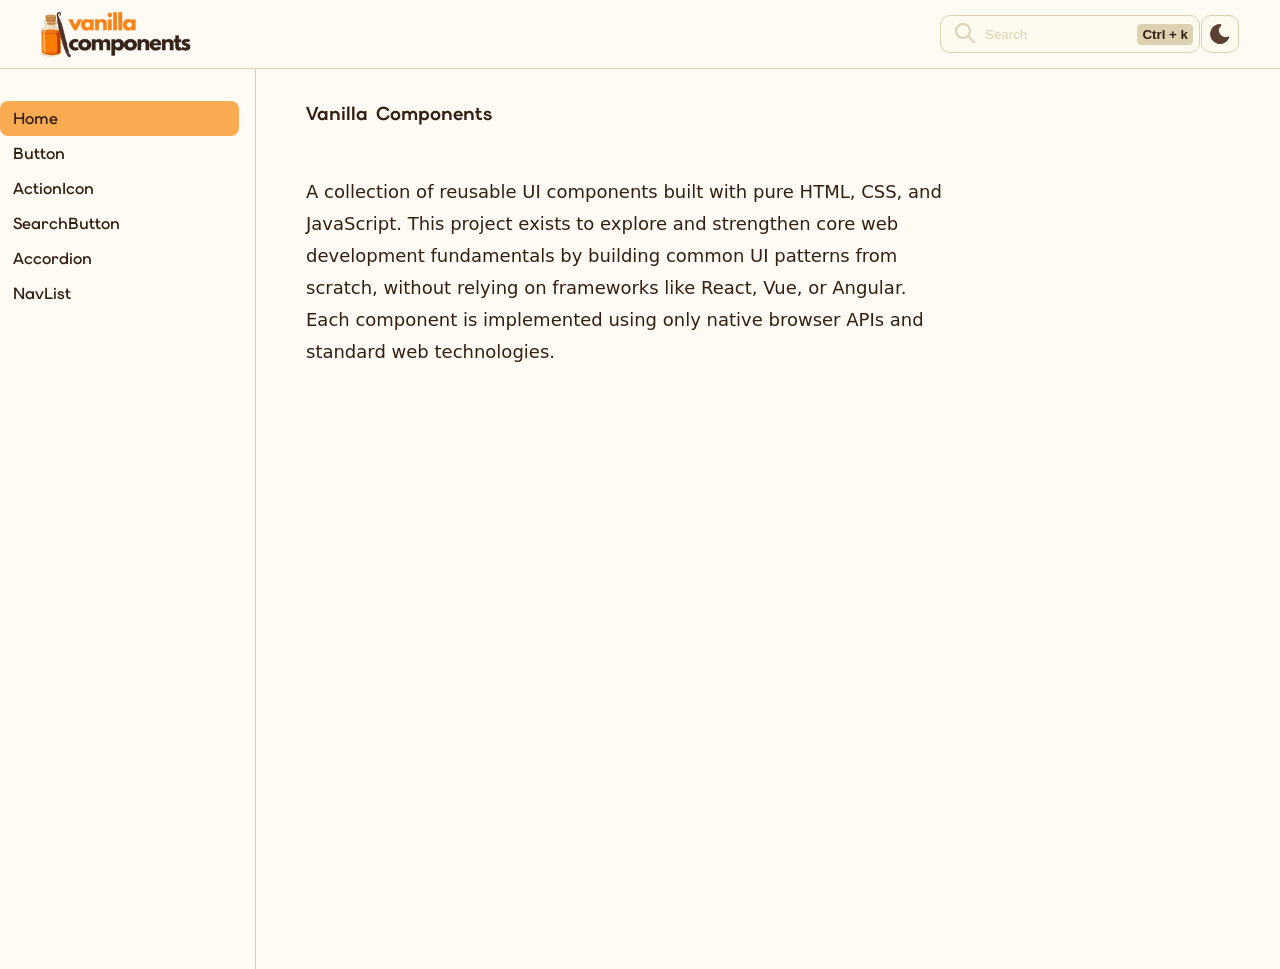
==== index.html @ f2f38f61 "wip: mobile menu" ====
<!doctype html>
<html lang="en">
  <head>
    <meta charset="UTF-8" />
    <meta name="viewport" content="width=device-width, initial-scale=1.0" />
    <title>Vanilla Components</title>
    <link rel="stylesheet" href="styles.css" />
    <link rel="stylesheet" href="./components/ActionIcon/actionIcon.css" />
    <link rel="stylesheet" href="./components/Title/title.css" />
    <link rel="stylesheet" href="./components/SearchButton/searchButton.css" />
    <link rel="stylesheet" href="./components/NavList/navList.css" />
    <link rel="stylesheet" href="./components/SearchModal/searchModal.css" />

    <script src="app.js" type="module"></script>
  </head>
  <body>
    <main>
      <site-header class="header"></site-header>
      <div class="container">
        <site-sidebar class="sidebar"></site-sidebar>
        <!-- MOBILE MENU -->
        <div class="mobile__menu-container">
          <nav class="mobile__nav">
            <ul class="mobile__menu-list">
              <li>
                <a class="list__link list__link--mobile" href="#">Prueba</a>
              </li>
              <li>
                <a class="list__link list__link--mobile" href="#">Prueba</a>
              </li>
              <li>
                <a class="list__link list__link--mobile" href="#">Prueba</a>
              </li>
              <li>
                <a class="list__link list__link--mobile" href="#">Prueba</a>
              </li>
            </ul>
          </nav>
        </div>

        <section class="content" id="main-page">
          <article class="card">
            <h1 class="title">Vanilla Components</h1>
            <p class="text">
              A collection of reusable UI components built with pure HTML, CSS,
              and JavaScript. This project exists to explore and strengthen core
              web development fundamentals by building common UI patterns from
              scratch, without relying on frameworks like React, Vue, or
              Angular. Each component is implemented using only native browser
              APIs and standard web technologies.
            </p>
          </article>
          <site-search></site-search>
        </section>
      </div>
    </main>
  </body>
</html>
---- styles.css ----
@font-face {
  font-family: "ElmsSans";
  src: url("./assets/fonts/Elms_Sans/ElmsSans-Regular.ttf");
  font-weight: 400;
}

@font-face {
  font-family: "ElmsSans";
  src: url("./assets/fonts/Elms_Sans/ElmsSans-Medium.ttf");
  font-weight: 500;
}

@font-face {
  font-family: "ElmsSans";
  src: url("./assets/fonts/Elms_Sans/ElmsSans-SemiBold.ttf");
  font-weight: 600;
}

@font-face {
  font-family: "ElmsSans";
  src: url("./assets/fonts/Elms_Sans/ElmsSans-Bold.ttf");
  font-weight: 700;
}

@font-face {
  font-family: "ElmsSans";
  src: url("./assets/fonts/Elms_Sans/ElmsSans-ExtraBold.ttf");
  font-weight: 800;
}

:root {
  --color-white: #ffffff;
  --color-vanilla-100: #f1e4b2;
  --color-vanilla-200: #dcd1b0;
  --color-vanilla-300: #dcd1b0;
  --color-gold-100: #f9ab51;
  --color-gold-200: #ff8215;
  --color-gold-300: #e86009;
  --color-gold-400: #b93905;
  --color-cork: #d59756;
  --color-cocoa-100: #5d4034;
  --color-cocoa-200: #3d251b;

  /* Mode colors */
  --background-color: #fdfbf4;
  --background-color-2: #dcd1b0;
  --font-color: #341f13;
  --hover-color: #f1e4b2;
  --focus-color: #f9ab51;
}

[data-theme="dark"] {
  --color-white: #ffffff;
  --color-vanilla-100: #f9f3dd;
  --color-vanilla-200: #dcd1b0;
  --color-vanilla-300: #cac1a6;
  --color-gold-100: #f9ab51;
  --color-gold-200: #ff8215;
  --color-gold-300: #e86009;
  --color-gold-400: #b93905;
  --color-cork: #d59756;
  --color-cocoa-100: #5d4034;
  --color-cocoa-200: #3d251b;

  /* Mode colors */
  --background-color: #696556;
  --background-color-2: #5d4034;
  --font-color: #fefefc;
  --hover-color: #ff8215;
  --focus-color: #b93905;
}

* {
  box-sizing: border-box;
}

body {
  display: flex;
  justify-content: center;
  font-family: "ElmsSans";
  background-color: var(--background-color);
  margin: 0;
  padding: 0;
}
main {
  width: 100%;
  display: flex;
  flex-direction: column;
  justify-content: flex-start;
  align-items: center;
  height: 100dvh;
}
.container {
  display: flex;
  justify-content: flex-start;
  align-items: flex-start;
  width: 100%;
  max-width: 1440px;
  position: relative;
}

.sidebar {
  border-right: 1px solid var(--color-vanilla-200);
  height: 100dvh;
  width: 20%;
  padding: 32px 16px 80px 0;
  @media (max-width: 440px) {
    display: none;
  }
}

.content {
  width: 80%;
  padding: 0 50px;
  @media (width: 375px) {
    padding: 0 16px;
  }
}

.card {
  width: 100%;
  padding: 32px 0 48px 0;
  display: flex;
  flex-direction: column;
  justify-content: flex-start;
  align-items: flex-start;
  gap: 32px;
}

.header {
  width: 100%;
  height: 80px;
  border-bottom: 1px solid var(--color-vanilla-200);
  display: flex;
  justify-content: center;

  padding: 10px 40px;

  @media (max-width: 1024px) {
    padding: 10px 16px;
  }
}
header {
  width: 100%;
  display: flex;
  justify-content: center;
}

.nav {
  max-width: 1440px;
  width: 100%;

  display: flex;
  justify-content: space-between;
}

.nav__logo {
  height: 48px;
}

.nav__btns {
  display: flex;
  justify-content: center;
  align-items: center;
}

.text {
  width: 70%;
  text-align: left;
  line-height: 32px;
  font-family: "ElmSans", system-ui;
  font-size: 18px;
  font-weight: 400;
  color: var(--font-color);
}

.hidden {
  display: none;
}

.mobile__menu-container {
  position: absolute;
  width: 100%;
  height: 100%;
  z-index: 5;
  background-color: var(--background-color);
  display: none;
}

.mobile__menu-list {
  display: flex;
  flex-direction: column;
  justify-content: center;
  align-items: center;
  list-style: none;
  margin: 18px 0;
  padding: 0 16px;
}

.mobile__menu-list li {
  width: 100%;
  display: flex;
  flex-direction: column;
  justify-content: center;
  align-items: center;
}
.list__link--mobile {
  width: 100%;
  text-align: center;
}
---- components/ActionIcon/actionIcon.css ----
.action-icon {
  border: 1px solid var(--color-cocoa-100);
  border-radius: 10px;
  padding: 0;
  height: 38px;
  width: 38px;
  margin: 1px;

  background: transparent;

  display: flex;
  flex-direction: column;
  justify-content: center;
  align-items: center;
  cursor: pointer;
}

.action-icon__icon {
  color: var(--color-white);
  width: 24px;
  height: 24px;
}

.action-icon__icon > svg {
  width: 24px;
  height: 24px;
}

.action-icon--primary {
  background-color: var(--color-cocoa-100);

  .action-icon__icon {
    color: var(--color-white);
  }
}

.action-icon--secondary {
  background-color: var(--color-vanilla-100);

  .action-icon__icon {
    color: var(--color-cocoa-200);
  }
}

.action-icon--dark {
  background-color: rgba(249, 243, 221, 0.2);
  border: 1px solid var(--color-vanilla-200);

  .action-icon__icon {
    color: var(--color-cocoa-100);
  }
}

.action-icon--light {
  background-color: rgba(249, 243, 221, 0.2);
  border: 1px solid var(--color-vanilla-200);

  .action-icon__icon {
    color: var(--color-white);
  }
}

@media (hover: hover) {
  .action-icon--primary:hover {
    background-color: var(--color-cocoa-200);
    color: var(--color-white);
  }

  .action-icon--secondary:hover {
    background-color: var(--color-cork);
    color: var(--color-cocoa-200);
  }
}

.hidden {
  display: none;
}
---- components/Title/title.css ----
.title {
  margin: 0;
  color: var(--font-color);
}
---- components/SearchButton/searchButton.css ----
.search__btn {
  border: 1px solid var(--color-vanilla-200);
  height: 38px;
  width: 260px;
  border-radius: 10px;
  background: rgba(249, 243, 221, 0.2);
  padding: 0 4px;

  display: flex;
  justify-content: space-between;
  align-items: center;
  cursor: pointer;

  @media (max-width: 768px) {
    padding: 0;

    width: 38px;
    margin: 1px;

    background: transparent;

    flex-direction: column;
    justify-content: center;
    overflow: hidden;
  }
}

.search__btn > div {
  display: flex;
  justify-content: center;
  align-items: center;
}

.search__icon {
  color: var(--color-vanilla-300);
  padding: 0 8px;
}

.search__text {
  color: var(--color-vanilla-300);
  @media (max-width: 768px) {
    display: none;
  }
}

.search__tag {
  border: 1px solid var(--background-color-2);
  color: var(--font-color);
  padding: 2px 4px;
  margin: 2px;
  font-weight: 600;
  background-color: var(--background-color-2);
  border-radius: 4px;
  @media (max-width: 768px) {
    display: none;
  }
}
---- components/NavList/navList.css ----
.menu__list {
  list-style: none;
  padding: 0;
  margin: 0;
  width: 100%;
}

.menu__list li {
  width: 100%;
}

.list__link {
  display: block;
  text-decoration: none;
  width: 100%;
  border-radius: 8px;
  border: 1px solid transparent;
  font-weight: 600;
  color: var(--font-color);
  padding: 6px 12px;
}

.list__link--search__components {
  height: 50px;
  display: flex;
  justify-content: start;
  align-items: center;
}

@media (hover: hover) {
  .list__link:hover {
    background-color: var(--hover-color);
  }
}

.list__link:focus {
  background-color: var(--focus-color);
}

.link--active {
  background-color: var(--focus-color);
}

.hidden {
  display: none;
}
---- components/SearchModal/searchModal.css ----
/* DIALOG */
.search__dialog[open] {
  width: 30%;
  border: 1px solid transparent;
  background-color: var(--background-color);
  padding: 4px;
  border-radius: 10px;
  margin: 0;
  top: 10%;
  margin-inline: auto;
}

.search__dialog::backdrop {
  backdrop-filter: blur(4px);
  background-color: rgb(0, 0, 0, 0.3);
}

.search__entry {
  width: 100%;
  height: 50px;
  display: flex;
  justify-content: center;
  align-items: center;
  border-bottom: 1px solid var(--color-vanilla-200);
  margin-bottom: 4px;
}

.search__input {
  width: 92%;
  height: 36px;
  border: 1px solid transparent;
  font-family: "ElmsSans";
  font-weight: 400;
  font-size: 18px;
  background: transparent;
  color: var(--font-color);
}

.search__input:focus-visible {
  outline: 1px solid transparent;
  background: transparent;
}
.search__components {
  padding: 0 0 0 4px;
  margin: 0;
}

.list_link {
  height: 36px;
}
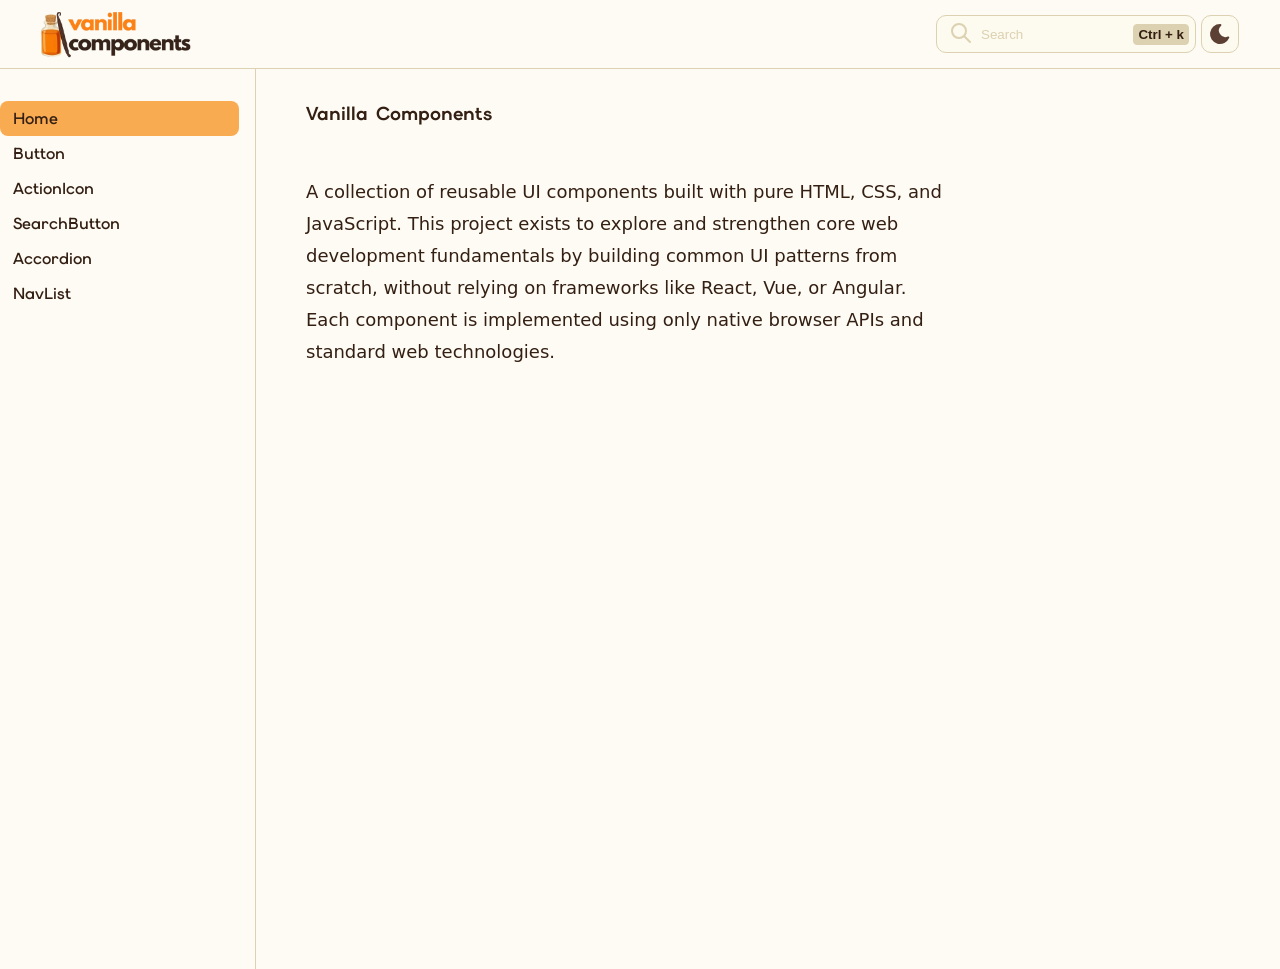
==== commit 4a46428e: "feat: color improvements" ====
--- a/index.html
+++ b/index.html
@@ -18,7 +18,7 @@
       <site-header class="header"></site-header>
       <div class="container">
         <site-sidebar class="sidebar"></site-sidebar>
-        <!-- MOBILE MENU -->
+
         <div class="mobile__menu-container">
           <nav class="mobile__nav">
             <ul class="mobile__menu-list">
--- a/styles.css
+++ b/styles.css
@@ -63,10 +63,10 @@
   --color-cocoa-200: #3d251b;
 
   /* Mode colors */
-  --background-color: #696556;
+  --background-color: #575241;
   --background-color-2: #5d4034;
   --font-color: #fefefc;
-  --hover-color: #ff8215;
+  --hover-color: #e86009;
   --focus-color: #b93905;
 }
 
@@ -112,8 +112,13 @@
 .content {
   width: 80%;
   padding: 0 50px;
-  @media (width: 375px) {
+  @media (max-width: 768px) {
+    width: 100%;
+  }
+
+  @media (max-width: 440px) {
     padding: 0 16px;
+    width: 100%;
   }
 }
 
@@ -156,12 +161,17 @@
 
 .nav__logo {
   height: 48px;
+
+  @media (max-width: 768px) {
+    height: 38px;
+  }
 }
 
 .nav__btns {
   display: flex;
   justify-content: center;
   align-items: center;
+  gap: 4px;
 }
 
 .text {
@@ -172,6 +182,11 @@
   font-size: 18px;
   font-weight: 400;
   color: var(--font-color);
+
+  @media (max-width: 440px) {
+    width: 100%;
+    font-size: 16px;
+  }
 }
 
 .hidden {
@@ -208,3 +223,48 @@
   width: 100%;
   text-align: center;
 }
+
+/* Hamburguer button */
+.mobile__menu-btn {
+  border: 1px solid transparent;
+  border-radius: 10px;
+  padding: 0;
+  height: 34px;
+  width: 34px;
+  padding: 2px;
+  margin: 1px;
+
+  background: transparent;
+
+  display: flex;
+  flex-direction: column;
+  justify-content: center;
+  align-items: center;
+  cursor: pointer;
+  gap: 8px;
+
+  @media (min-width: 768px) {
+    display: none;
+  }
+}
+
+.mobile__menu-btn > div {
+  height: 2px;
+  width: 100%;
+  background-color: var(--font-color);
+  border-radius: 6px;
+  transition: all 0.5s;
+  transform-origin: left;
+}
+
+.mobile__menu-btn:hover div:first-child {
+  transform: rotate(45deg);
+}
+
+.mobile__menu-btn:hover div:nth-child(2) {
+  opacity: 0;
+}
+
+.mobile__menu-btn:hover div:last-child {
+  transform: rotate(-45deg);
+}
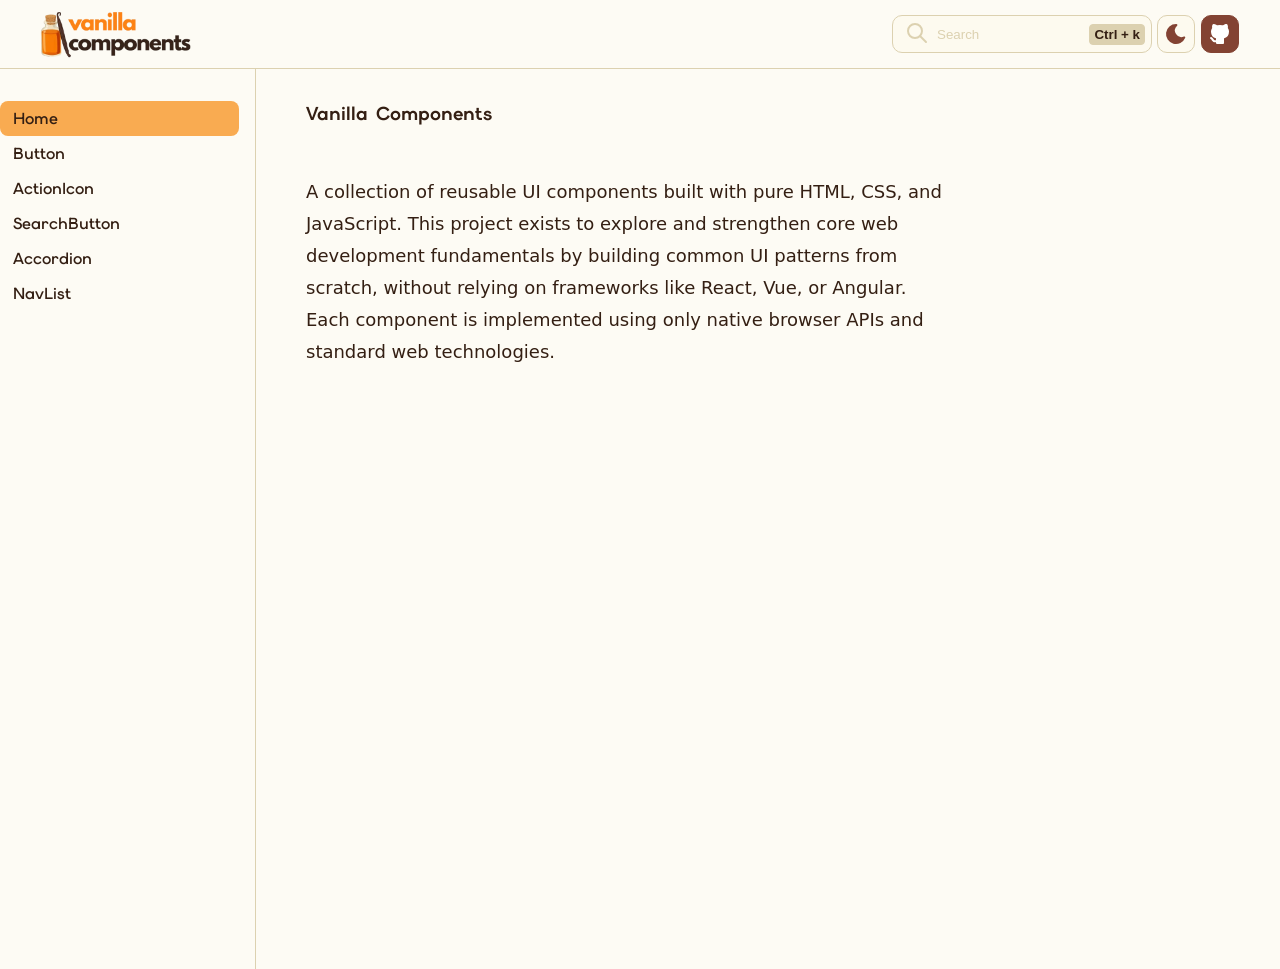
==== commit 461ac050: "feat: github button" ====
--- a/index.html
+++ b/index.html
@@ -19,24 +19,30 @@
       <div class="container">
         <site-sidebar class="sidebar"></site-sidebar>
 
-        <div class="mobile__menu-container">
-          <nav class="mobile__nav">
-            <ul class="mobile__menu-list">
-              <li>
-                <a class="list__link list__link--mobile" href="#">Prueba</a>
-              </li>
-              <li>
-                <a class="list__link list__link--mobile" href="#">Prueba</a>
-              </li>
-              <li>
-                <a class="list__link list__link--mobile" href="#">Prueba</a>
-              </li>
-              <li>
-                <a class="list__link list__link--mobile" href="#">Prueba</a>
-              </li>
-            </ul>
-          </nav>
-        </div>
+        <site-mobile-menu>
+          <!-- <div
+            class="mobile__menu-container hidden"
+            id="mobile__menu"
+            aria-hidden="true"
+          >
+            <nav class="mobile__nav">
+              <ul class="mobile__menu-list">
+                <li>
+                  <a class="list__link list__link--mobile" href="#">Prueba</a>
+                </li>
+                <li>
+                  <a class="list__link list__link--mobile" href="#">Prueba</a>
+                </li>
+                <li>
+                  <a class="list__link list__link--mobile" href="#">Prueba</a>
+                </li>
+                <li>
+                  <a class="list__link list__link--mobile" href="#">Prueba</a>
+                </li>
+              </ul>
+            </nav>
+          </div> -->
+        </site-mobile-menu>
 
         <section class="content" id="main-page">
           <article class="card">
--- a/styles.css
+++ b/styles.css
@@ -38,7 +38,7 @@
   --color-gold-300: #e86009;
   --color-gold-400: #b93905;
   --color-cork: #d59756;
-  --color-cocoa-100: #5d4034;
+  --color-cocoa-100: #834333; /* #5d4034;*/
   --color-cocoa-200: #3d251b;
 
   /* Mode colors */
@@ -59,11 +59,11 @@
   --color-gold-300: #e86009;
   --color-gold-400: #b93905;
   --color-cork: #d59756;
-  --color-cocoa-100: #5d4034;
+  --color-cocoa-100: #834333; /* #5d4034;*/
   --color-cocoa-200: #3d251b;
 
   /* Mode colors */
-  --background-color: #575241;
+  --background-color: #4c4941;
   --background-color-2: #5d4034;
   --font-color: #fefefc;
   --hover-color: #e86009;
@@ -189,17 +189,12 @@
   }
 }
 
-.hidden {
-  display: none;
-}
-
 .mobile__menu-container {
   position: absolute;
   width: 100%;
   height: 100%;
   z-index: 5;
   background-color: var(--background-color);
-  display: none;
 }
 
 .mobile__menu-list {
@@ -257,14 +252,18 @@
   transform-origin: left;
 }
 
-.mobile__menu-btn:hover div:first-child {
+.mobile__menu-btn--close div:first-child {
   transform: rotate(45deg);
 }
 
-.mobile__menu-btn:hover div:nth-child(2) {
+.mobile__menu-btn--close div:nth-child(2) {
   opacity: 0;
 }
 
-.mobile__menu-btn:hover div:last-child {
+.mobile__menu-btn--close div:last-child {
   transform: rotate(-45deg);
 }
+
+.hidden {
+  display: none;
+}
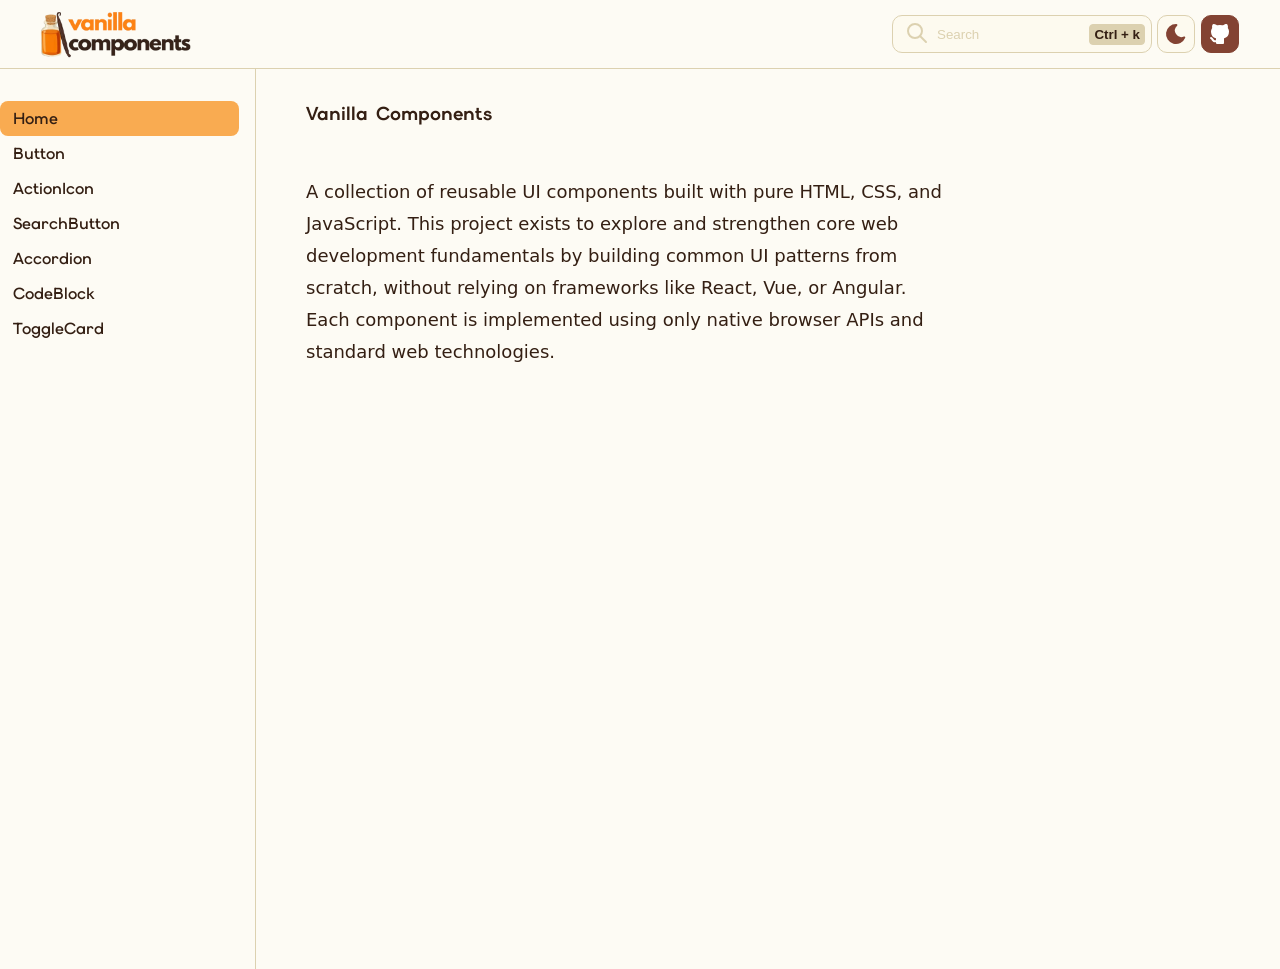
==== commit 4dc7c0d0: "feat: toggleCard component" ====
--- a/index.html
+++ b/index.html
@@ -10,6 +10,7 @@
     <link rel="stylesheet" href="./components/SearchButton/searchButton.css" />
     <link rel="stylesheet" href="./components/NavList/navList.css" />
     <link rel="stylesheet" href="./components/SearchModal/searchModal.css" />
+    <link rel="stylesheet" href="./components/ToggleCard/toggleCard.css" />
 
     <script src="app.js" type="module"></script>
   </head>
@@ -19,30 +20,7 @@
       <div class="container">
         <site-sidebar class="sidebar"></site-sidebar>
 
-        <site-mobile-menu>
-          <!-- <div
-            class="mobile__menu-container hidden"
-            id="mobile__menu"
-            aria-hidden="true"
-          >
-            <nav class="mobile__nav">
-              <ul class="mobile__menu-list">
-                <li>
-                  <a class="list__link list__link--mobile" href="#">Prueba</a>
-                </li>
-                <li>
-                  <a class="list__link list__link--mobile" href="#">Prueba</a>
-                </li>
-                <li>
-                  <a class="list__link list__link--mobile" href="#">Prueba</a>
-                </li>
-                <li>
-                  <a class="list__link list__link--mobile" href="#">Prueba</a>
-                </li>
-              </ul>
-            </nav>
-          </div> -->
-        </site-mobile-menu>
+        <site-mobile-menu> </site-mobile-menu>
 
         <section class="content" id="main-page">
           <article class="card">
--- a/styles.css
+++ b/styles.css
@@ -197,28 +197,6 @@
   background-color: var(--background-color);
 }
 
-.mobile__menu-list {
-  display: flex;
-  flex-direction: column;
-  justify-content: center;
-  align-items: center;
-  list-style: none;
-  margin: 18px 0;
-  padding: 0 16px;
-}
-
-.mobile__menu-list li {
-  width: 100%;
-  display: flex;
-  flex-direction: column;
-  justify-content: center;
-  align-items: center;
-}
-.list__link--mobile {
-  width: 100%;
-  text-align: center;
-}
-
 /* Hamburguer button */
 .mobile__menu-btn {
   border: 1px solid transparent;
--- a/components/NavList/navList.css
+++ b/components/NavList/navList.css
@@ -41,6 +41,31 @@
   background-color: var(--focus-color);
 }
 
+/* MOBILE NAVLIST */
+.mobile {
+  display: flex;
+  flex-direction: column;
+  justify-content: center;
+  align-items: center;
+  list-style: none;
+  margin: 18px 0;
+  padding: 0 16px;
+
+  width: 100%;
+}
+
+.mobile li {
+  width: 100%;
+  display: flex;
+  flex-direction: column;
+  justify-content: center;
+  align-items: center;
+}
+.list__link--mobile {
+  width: 100%;
+  text-align: center;
+}
+
 .hidden {
   display: none;
 }
--- a/components/SearchModal/searchModal.css
+++ b/components/SearchModal/searchModal.css
@@ -8,6 +8,10 @@
   margin: 0;
   top: 10%;
   margin-inline: auto;
+
+  @media (max-width: 768px) {
+    width: 90%;
+  }
 }
 
 .search__dialog::backdrop {
--- a/components/ToggleCard/toggleCard.css
+++ b/components/ToggleCard/toggleCard.css
@@ -0,0 +1,121 @@
+
+.toggle-card__flip-container{
+  position: relative;
+  width: 340px;
+  height: 395px;
+
+}
+
+.toggle-card{
+  width: 100%;
+  height: 100%;
+  position: absolute;
+  transform-style: preserve-3d;
+  transition: all 0.5s ease-out;
+}
+
+.toggle-card:hover{
+  transform: rotateY(180deg);
+}
+
+.toggle-card__front{
+  position: absolute;
+  width: 100%;
+  height: 100%;
+  backface-visibility: hidden;
+  display: flex;
+  flex-direction: column;
+  border-radius: 8px;
+  border: 1px solid #caccd1;
+  /* offset-x | offset-y | blur-radius | spread-radius | color */
+  box-shadow: 3px 6px 6px -3px rgba(0, 0, 0, 0.1);
+}
+
+.toggle-card__back{
+  position: absolute;
+  width: 100%;
+  height: 100%;
+  backface-visibility: hidden;
+  display: flex;
+  flex-direction: column;
+  border-radius: 8px;
+  border: 1px solid #caccd1;
+  /* offset-x | offset-y | blur-radius | spread-radius | color */
+  box-shadow: 3px 6px 6px -3px rgba(0, 0, 0, 0.1);
+
+  transform: rotateY(180deg);
+}
+
+.toggle-card__image{
+    width: 100%;
+    height: 200px;
+    background-color: plum;
+    border-radius: 6px 6px 0 0;
+
+    img{
+        width: 100%;
+        height: 200px;
+        aspect-ratio: 16/9;
+        border-radius: 6px 6px 0 0;
+    }
+}
+
+.toggle-card__content{
+  width: 100%;
+  height: 100%;
+  padding: 22px 18px;
+  display: flex;
+  flex-direction: column;
+  justify-content: space-between;
+}
+
+.toggle-card__content--back{
+  padding: 22px 26px;
+  justify-content: center;
+  align-items: center;
+}
+
+.toggle-card__header{
+  display: flex;
+  justify-content: space-between;
+  align-items: center;
+}
+
+.toggle-card__title{
+  font-size: 16px;
+  margin: 0;
+}
+
+.toggle-card__tag{
+  font-size: 10.5px;
+  color: #fff;
+  font-weight: 500;
+  background-color: #d74b81;
+  padding: 3px 8px;
+  border-radius: 10px;
+}
+
+.toggle-card__text{
+  color: #888ea4;
+  line-height: 18px;
+  font-size: 14px;
+
+}
+
+.toggle-card__text--back{
+  color: #2c2c2c;
+  text-align: center;
+  line-height: 26px;
+  font-size: 18px;
+
+}
+
+.toggle-card__button{
+  width: 100%;
+  height: 30px;
+  color: #fff;
+  font-weight: 600;
+  background-color: #4a8be6;
+  border: 1px solid transparent;
+  border-radius: 6px;
+}
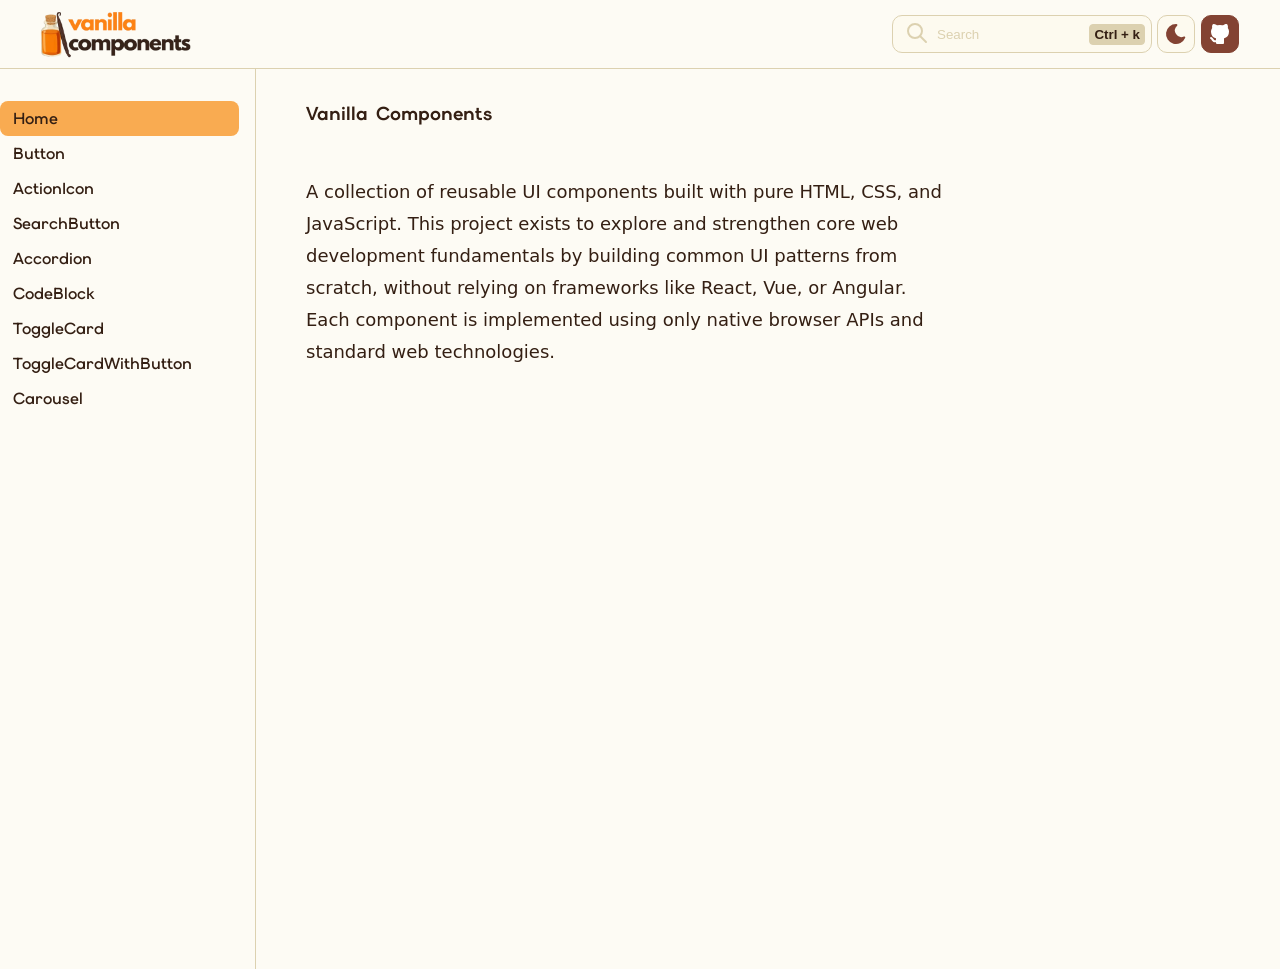
==== commit 537afc30: "fix: dark theme without flash" ====
--- a/index.html
+++ b/index.html
@@ -4,6 +4,7 @@
     <meta charset="UTF-8" />
     <meta name="viewport" content="width=device-width, initial-scale=1.0" />
     <title>Vanilla Components</title>
+    <script>document.documentElement.dataset.theme = localStorage.getItem("theme") || "0";</script>
     <link rel="stylesheet" href="styles.css" />
     <link rel="stylesheet" href="./components/ActionIcon/actionIcon.css" />
     <link rel="stylesheet" href="./components/Title/title.css" />
@@ -13,6 +14,7 @@
     <link rel="stylesheet" href="./components/ToggleCard/toggleCard.css" />
 
     <script src="app.js" type="module"></script>
+    
   </head>
   <body>
     <main>
--- a/styles.css
+++ b/styles.css
@@ -45,6 +45,7 @@
   --background-color: #fdfbf4;
   --background-color-2: #dcd1b0;
   --font-color: #341f13;
+  --font-color-2: #3d251b;
   --hover-color: #f1e4b2;
   --focus-color: #f9ab51;
 }
@@ -66,6 +67,7 @@
   --background-color: #4c4941;
   --background-color-2: #5d4034;
   --font-color: #fefefc;
+  --font-color-2: #dcd1b0;
   --hover-color: #e86009;
   --focus-color: #b93905;
 }
@@ -104,7 +106,7 @@
   height: 100dvh;
   width: 20%;
   padding: 32px 16px 80px 0;
-  @media (max-width: 440px) {
+  @media (max-width: 768px) {
     display: none;
   }
 }
@@ -216,7 +218,7 @@
   cursor: pointer;
   gap: 8px;
 
-  @media (min-width: 768px) {
+  @media (min-width: 769px) {
     display: none;
   }
 }
--- a/components/NavList/navList.css
+++ b/components/NavList/navList.css
@@ -59,6 +59,7 @@
   display: flex;
   flex-direction: column;
   justify-content: center;
+  list-style: none;
   align-items: center;
 }
 .list__link--mobile {
--- a/components/SearchModal/searchModal.css
+++ b/components/SearchModal/searchModal.css
@@ -47,6 +47,11 @@
 .search__components {
   padding: 0 0 0 4px;
   margin: 0;
+  list-style: none;
+
+  li{
+    list-style: none;
+  }
 }
 
 .list_link {
--- a/components/ToggleCard/toggleCard.css
+++ b/components/ToggleCard/toggleCard.css
@@ -1,12 +1,10 @@
-
-.toggle-card__flip-container{
+.toggle-card__flip-container {
   position: relative;
   width: 340px;
   height: 395px;
-
 }
 
-.toggle-card{
+.toggle-card {
   width: 100%;
   height: 100%;
   position: absolute;
@@ -14,11 +12,29 @@
   transition: all 0.5s ease-out;
 }
 
-.toggle-card:hover{
-  transform: rotateY(180deg);
+.toggle-card__flip-container:hover {
+  .toggle-card {
+    transform: rotateY(180deg);
+  }
 }
 
-.toggle-card__front{
+.toggle-card__front {
+  position: absolute;
+  width: 100%;
+  height: 100%;
+  backface-visibility: hidden;
+  display: flex;
+  flex-direction: column;
+  justify-content: flex-start;
+  align-items: center;
+  border-radius: 8px;
+  border: 1px solid #caccd1;
+  background-color: rgba(249, 243, 221, 0.2);
+  /* offset-x | offset-y | blur-radius | spread-radius | color */
+  box-shadow: 3px 6px 6px -3px rgba(0, 0, 0, 0.1);
+}
+
+.toggle-card__back {
   position: absolute;
   width: 100%;
   height: 100%;
@@ -27,90 +43,78 @@
   flex-direction: column;
   border-radius: 8px;
   border: 1px solid #caccd1;
-  /* offset-x | offset-y | blur-radius | spread-radius | color */
-  box-shadow: 3px 6px 6px -3px rgba(0, 0, 0, 0.1);
-}
-
-.toggle-card__back{
-  position: absolute;
-  width: 100%;
-  height: 100%;
-  backface-visibility: hidden;
-  display: flex;
-  flex-direction: column;
-  border-radius: 8px;
-  border: 1px solid #caccd1;
+  background-color: rgba(249, 243, 221, 0.2);
   /* offset-x | offset-y | blur-radius | spread-radius | color */
   box-shadow: 3px 6px 6px -3px rgba(0, 0, 0, 0.1);
 
   transform: rotateY(180deg);
 }
 
-.toggle-card__image{
+.toggle-card__image {
+  width: 100%;
+  height: 320px;
+  background-color: plum;
+  border-radius: 6px 6px 0 0;
+
+  img {
     width: 100%;
-    height: 200px;
-    background-color: plum;
+    height: 320px;
+    aspect-ratio: 5/4;
     border-radius: 6px 6px 0 0;
-
-    img{
-        width: 100%;
-        height: 200px;
-        aspect-ratio: 16/9;
-        border-radius: 6px 6px 0 0;
-    }
+  }
 }
 
-.toggle-card__content{
+.toggle-card__content {
   width: 100%;
   height: 100%;
-  padding: 22px 18px;
+  padding: 14px 18px;
   display: flex;
   flex-direction: column;
   justify-content: space-between;
 }
 
-.toggle-card__content--back{
+.toggle-card__content--back {
   padding: 22px 26px;
   justify-content: center;
   align-items: center;
 }
 
-.toggle-card__header{
+.toggle-card__header {
   display: flex;
   justify-content: space-between;
   align-items: center;
 }
 
-.toggle-card__title{
+.toggle-card__title {
   font-size: 16px;
   margin: 0;
+  color: var(--font-color);
 }
 
-.toggle-card__tag{
+.toggle-card__tag {
   font-size: 10.5px;
   color: #fff;
   font-weight: 500;
-  background-color: #d74b81;
+  background-color: var(--color-gold-400);
   padding: 3px 8px;
   border-radius: 10px;
 }
 
-.toggle-card__text{
-  color: #888ea4;
+.toggle-card__text {
+  color: var(--font-color);
   line-height: 18px;
   font-size: 14px;
-
+  margin: 0;
 }
 
-.toggle-card__text--back{
-  color: #2c2c2c;
+.toggle-card__text--back {
+  color: var(--font-color);
   text-align: center;
   line-height: 26px;
   font-size: 18px;
-
 }
 
-.toggle-card__button{
+.toggle-card__button {
   width: 100%;
   height: 30px;
   color: #fff;
@@ -118,4 +122,4 @@
   background-color: #4a8be6;
   border: 1px solid transparent;
   border-radius: 6px;
-}+}
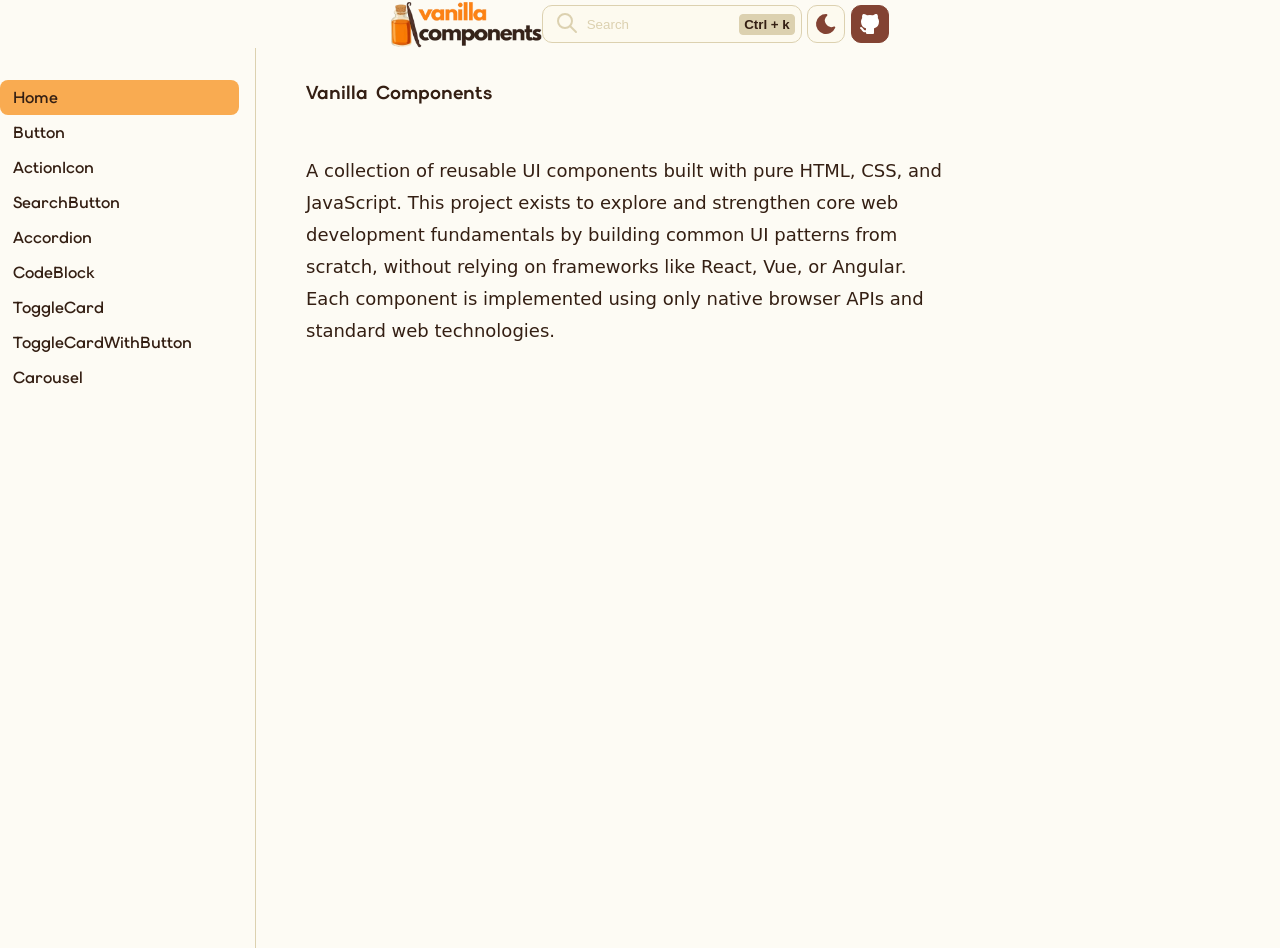
==== commit caff2ce8: "update: site-header classname" ====
--- a/index.html
+++ b/index.html
@@ -18,7 +18,7 @@
   </head>
   <body>
     <main>
-      <site-header class="header"></site-header>
+      <site-header class="site-header"></site-header>
       <div class="container">
         <site-sidebar class="sidebar"></site-sidebar>
 
